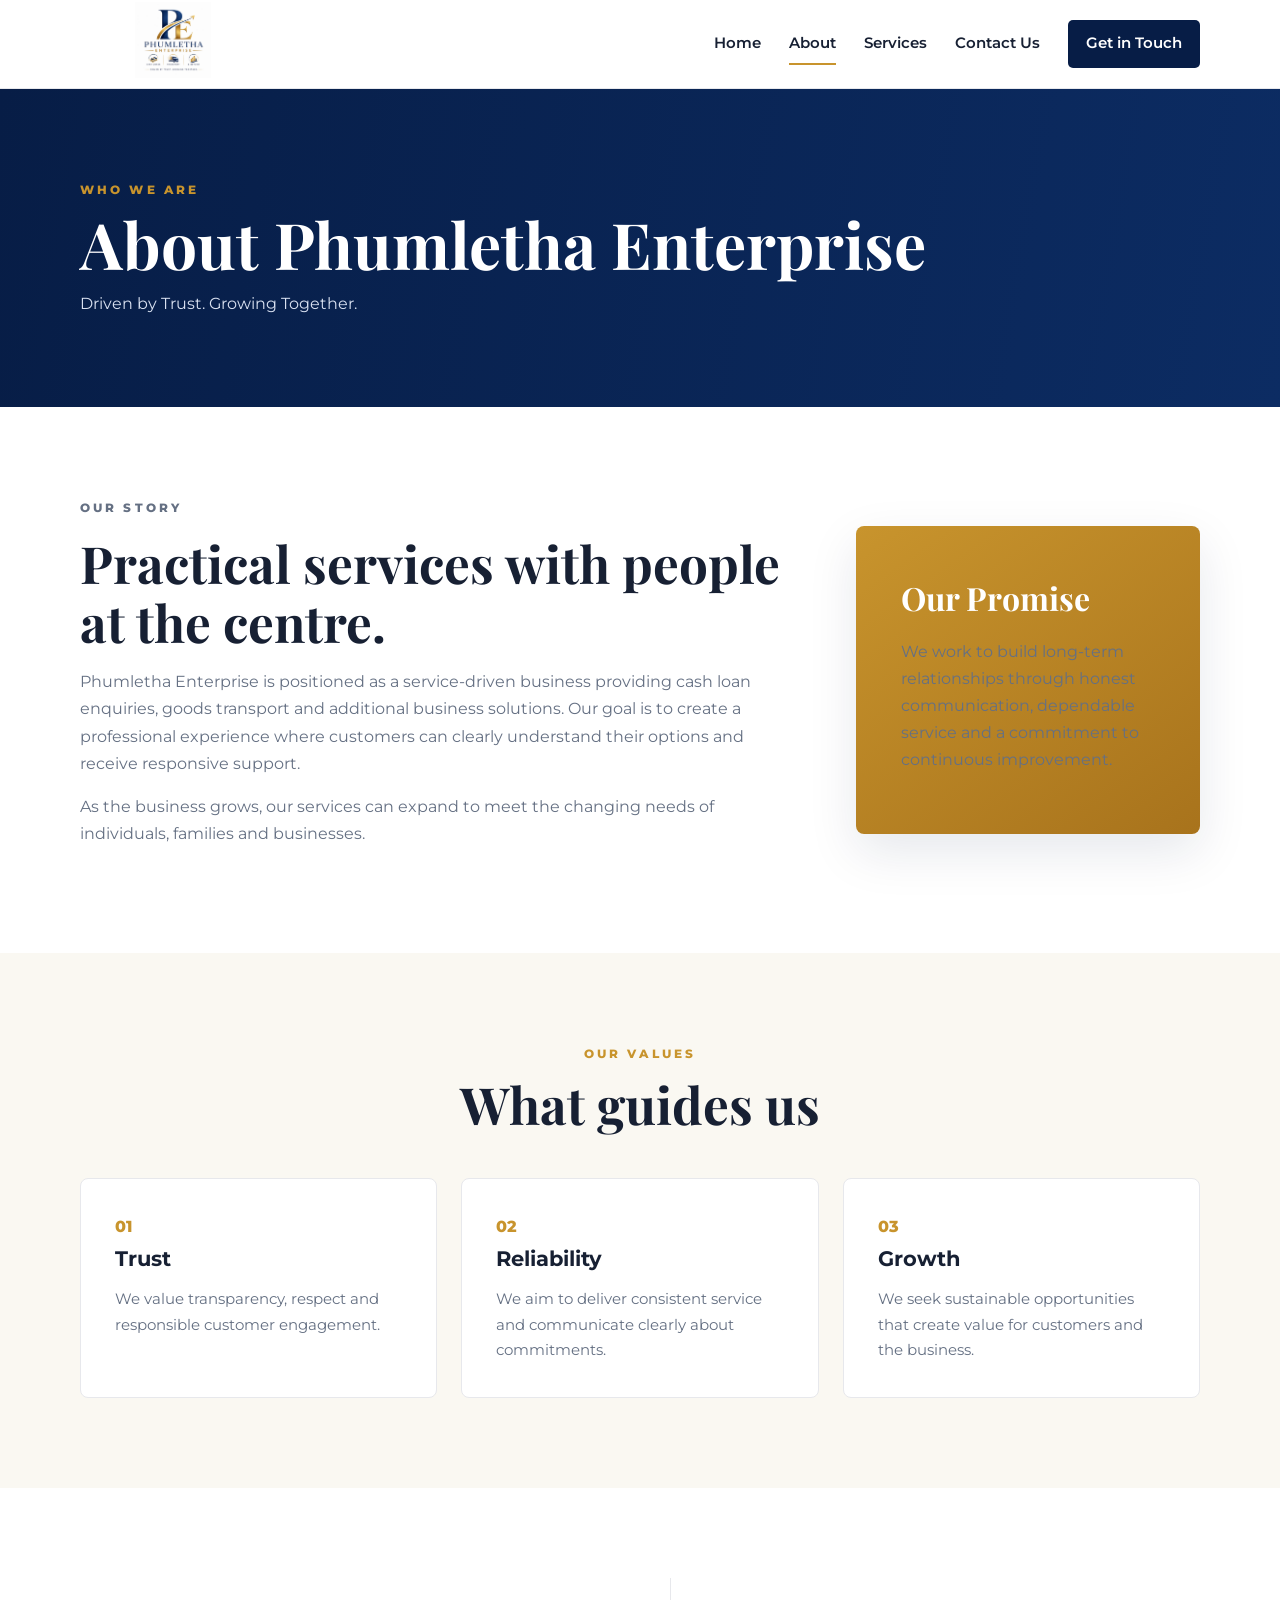
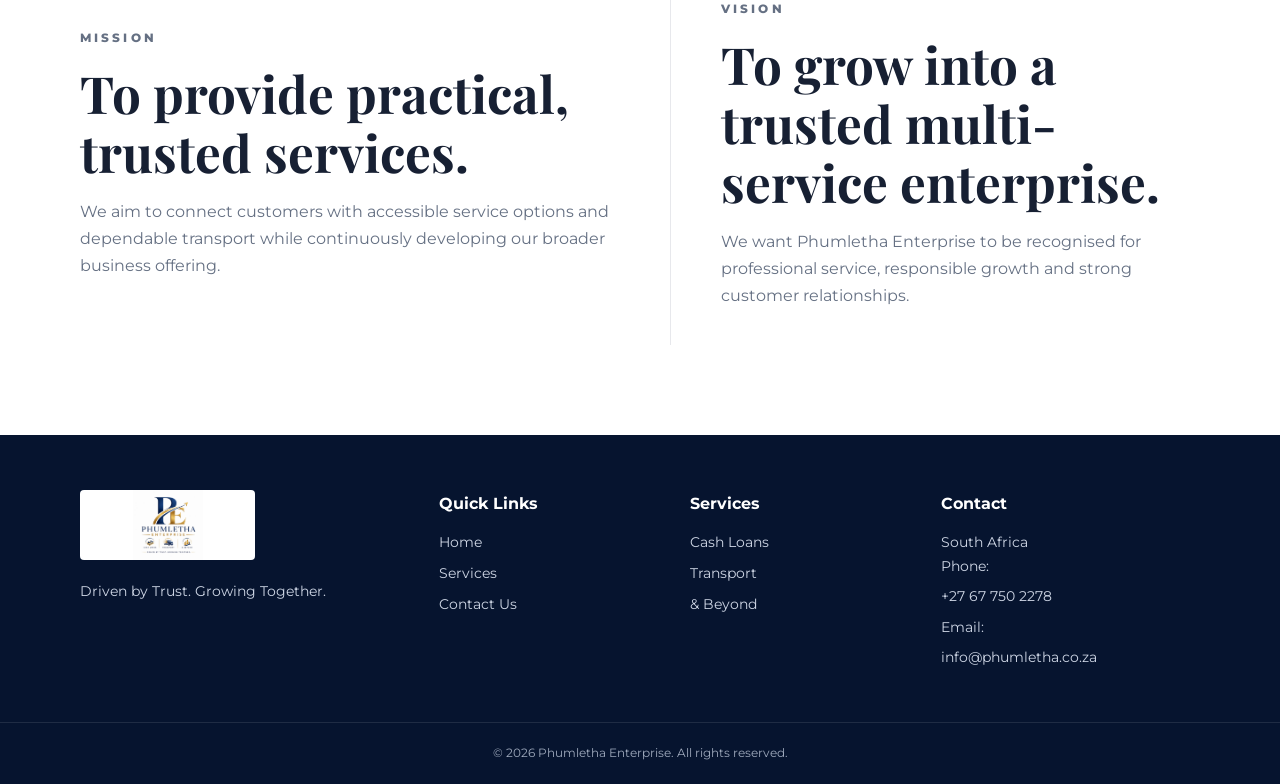
==== about.html @ bb09cded "Add files via upload" ====
<!DOCTYPE html>
<html lang="en">
<head>
  <meta charset="UTF-8">
  <meta name="viewport" content="width=device-width, initial-scale=1.0">
  <meta name="description" content="About Phumletha Enterprise.">
  <title>Phumletha Enterprise | About</title>
  <link rel="preconnect" href="https://fonts.googleapis.com">
  <link rel="preconnect" href="https://fonts.gstatic.com" crossorigin>
  <link href="https://fonts.googleapis.com/css2?family=Montserrat:wght@400;500;600;700;800&family=Playfair+Display:wght@600;700&display=swap" rel="stylesheet">
  <link rel="stylesheet" href="css/style.css">
</head>
<body>
<header class="site-header">
  <div class="container nav-wrap">
    <a class="brand" href="index.html"><img src="assets/logo.jpg" alt="Phumletha Enterprise logo"></a>
    <button class="menu-toggle" aria-label="Open navigation">☰</button>
    <nav class="nav"><a href="index.html">Home</a><a class="active" href="about.html">About</a><a href="services.html">Services</a><a href="contact.html">Contact Us</a><a class="nav-cta" href="contact.html">Get in Touch</a></nav>
  </div>
</header>

<main>
<section class="page-hero"><div class="container"><p class="eyebrow">WHO WE ARE</p><h1>About Phumletha Enterprise</h1><p>Driven by Trust. Growing Together.</p></div></section>

<section class="section">
  <div class="container about-grid">
    <div>
      <p class="eyebrow">OUR STORY</p>
      <h2>Practical services with people at the centre.</h2>
      <p>Phumletha Enterprise is positioned as a service-driven business providing cash loan enquiries, goods transport and additional business solutions. Our goal is to create a professional experience where customers can clearly understand their options and receive responsive support.</p>
      <p>As the business grows, our services can expand to meet the changing needs of individuals, families and businesses.</p>
    </div>
    <div class="gold-panel">
      <h3>Our Promise</h3>
      <p>We work to build long-term relationships through honest communication, dependable service and a commitment to continuous improvement.</p>
    </div>
  </div>
</section>

<section class="section light-section">
  <div class="container">
    <div class="section-heading"><p class="eyebrow">OUR VALUES</p><h2>What guides us</h2></div>
    <div class="cards three">
      <article class="value-card"><span>01</span><h3>Trust</h3><p>We value transparency, respect and responsible customer engagement.</p></article>
      <article class="value-card"><span>02</span><h3>Reliability</h3><p>We aim to deliver consistent service and communicate clearly about commitments.</p></article>
      <article class="value-card"><span>03</span><h3>Growth</h3><p>We seek sustainable opportunities that create value for customers and the business.</p></article>
    </div>
  </div>
</section>

<section class="section">
  <div class="container mission-grid">
    <div><p class="eyebrow">MISSION</p><h2>To provide practical, trusted services.</h2><p>We aim to connect customers with accessible service options and dependable transport while continuously developing our broader business offering.</p></div>
    <div><p class="eyebrow">VISION</p><h2>To grow into a trusted multi-service enterprise.</h2><p>We want Phumletha Enterprise to be recognised for professional service, responsible growth and strong customer relationships.</p></div>
  </div>
</section>
</main>

<footer class="footer">
  <div class="container footer-grid">
    <div><img src="assets/logo.jpg" alt="Phumletha Enterprise" class="footer-logo"><p>Driven by Trust. Growing Together.</p></div>
    <div><h4>Quick Links</h4><a href="index.html">Home</a><a href="services.html">Services</a><a href="contact.html">Contact Us</a></div>
    <div><h4>Services</h4><a href="services.html#loans">Cash Loans</a><a href="services.html#transport">Transport</a><a href="services.html#beyond">&amp; Beyond</a></div>
    <div><h4>Contact</h4><p>South Africa</p><p>Phone: <a href="tel:+27 67 750 2278">+27 67 750 2278</a></p><p>Email: <a href="mailto:info@phumletha.co.za">info@phumletha.co.za</a></p></div>
  </div>
  <div class="copyright">© <span id="year"></span> Phumletha Enterprise. All rights reserved.</div>
</footer>
<script src="js/script.js"></script>
</body>
</html>
---- css/style.css ----
:root{
  --navy:#071d46;
  --navy2:#0c2c63;
  --gold:#c8942d;
  --gold2:#e2b34f;
  --cream:#faf8f2;
  --white:#fff;
  --text:#172033;
  --muted:#657083;
  --line:#e7e8ec;
  --shadow:0 18px 50px rgba(7,29,70,.10);
}
*{box-sizing:border-box;margin:0;padding:0}
html{scroll-behavior:smooth}
body{font-family:Montserrat,Arial,sans-serif;color:var(--text);line-height:1.7;background:#fff}
a{text-decoration:none;color:inherit}
.container{width:min(1120px,92%);margin:auto}
.site-header{position:sticky;top:0;z-index:100;background:rgba(255,255,255,.97);border-bottom:1px solid var(--line);backdrop-filter:blur(12px)}
.nav-wrap{height:88px;display:flex;align-items:center;justify-content:space-between;gap:25px}
.brand img{width:185px;height:76px;object-fit:contain}
.nav{display:flex;align-items:center;gap:28px;font-weight:600;font-size:.92rem}
.nav a{position:relative;padding:10px 0}
.nav a:not(.nav-cta):after{content:"";position:absolute;left:0;bottom:2px;width:0;height:2px;background:var(--gold);transition:.25s}
.nav a:not(.nav-cta):hover:after,.nav a.active:not(.nav-cta):after{width:100%}
.nav-cta{background:var(--navy);color:#fff!important;padding:11px 18px!important;border-radius:5px}
.nav-cta:hover{background:var(--gold)}
.menu-toggle{display:none;border:0;background:none;font-size:30px;color:var(--navy)}
.hero{min-height:680px;position:relative;background:linear-gradient(90deg,rgba(4,20,49,.95),rgba(4,20,49,.66)),url("../assets/logo.jpg") center/cover no-repeat;display:flex;align-items:center}
.hero-content{position:relative;color:#fff;max-width:760px;padding:80px 0}
.eyebrow{color:var(--gold);font-size:.78rem;font-weight:800;letter-spacing:.25em;text-transform:uppercase;margin-bottom:10px}
.hero h1,.page-hero h1{font-family:"Playfair Display",serif;font-size:clamp(2.6rem,6vw,5rem);line-height:1.06;margin:8px 0 22px}
.hero h1 span{color:var(--gold2)}
.hero-text{font-size:1.16rem;max-width:650px;color:#e8edf6;margin-bottom:30px}
.hero-buttons{display:flex;gap:14px;flex-wrap:wrap}
.btn{display:inline-block;border:0;cursor:pointer;font-family:inherit;font-weight:800;padding:13px 21px;border-radius:4px;transition:.2s;text-align:center}
.btn-gold{background:linear-gradient(135deg,var(--gold),var(--gold2));color:#071d46}
.btn-gold:hover{transform:translateY(-2px);box-shadow:0 10px 25px rgba(200,148,45,.25)}
.btn-navy{background:var(--navy);color:#fff}
.btn-navy:hover{background:var(--navy2);transform:translateY(-2px)}
.btn-outline{border:1px solid rgba(255,255,255,.7);color:#fff;background:transparent}
.btn-outline:hover{background:#fff;color:var(--navy)}
.hero-note{margin-top:50px;letter-spacing:.18em;text-transform:uppercase;font-size:.76rem;color:#f0d28c}
.trust-strip{background:var(--navy);color:#fff}
.trust-grid{display:grid;grid-template-columns:repeat(4,1fr)}
.trust-grid div{padding:22px;border-right:1px solid rgba(255,255,255,.12);display:flex;gap:13px;align-items:center}
.trust-grid strong{color:var(--gold2);font-size:.8rem}.trust-grid span{font-size:.82rem;font-weight:600}
.section{padding:90px 0}.light-section{background:var(--cream)}
.section-heading{text-align:center;max-width:760px;margin:0 auto 45px}.section-heading h2,.split-content h2,.about-grid h2,.mission-grid h2,.contact-info h2,.quick-apply h2{font-family:"Playfair Display",serif;font-size:clamp(2rem,4vw,3.2rem);line-height:1.15;margin-bottom:16px}.section-heading>p:last-child{color:var(--muted)}
.cards{display:grid;gap:24px}.cards.three{grid-template-columns:repeat(3,1fr)}
.service-card,.value-card{background:#fff;padding:34px;border:1px solid var(--line);box-shadow:var(--shadow);border-radius:8px}
.service-card{border-top:4px solid var(--gold)}
.icon{font-size:2rem;color:var(--gold);margin-bottom:12px}.service-card h3,.value-card h3{font-size:1.3rem;margin-bottom:10px}.service-card p,.value-card p{color:var(--muted);font-size:.94rem}.service-card a{display:inline-block;color:var(--navy);font-weight:800;margin-top:20px}
.split-section{display:grid;grid-template-columns:1fr 1fr;min-height:540px;background:var(--cream)}
.split-image{background:linear-gradient(90deg,rgba(7,29,70,.15),rgba(7,29,70,.35)),url("../assets/logo.jpg") center/cover no-repeat}
.split-content{padding:90px max(7vw,45px);align-self:center}
.check-list{list-style:none;margin:25px 0}.check-list li{margin:10px 0;font-weight:600}.check-list li:before{content:"✓";color:var(--gold);font-weight:900;margin-right:10px}
.cta-section{background:var(--navy);color:#fff;padding:60px 0}.cta-inner{display:flex;align-items:center;justify-content:space-between;gap:30px}.cta-inner h2{font-family:"Playfair Display",serif;font-size:2.2rem}
.page-hero{background:linear-gradient(100deg,var(--navy),var(--navy2));color:#fff;padding:90px 0}.page-hero h1{font-size:clamp(2.5rem,5vw,4rem);margin-bottom:12px}.page-hero p:last-child{color:#d9e1f1}
.about-grid,.mission-grid,.contact-grid{display:grid;grid-template-columns:1.35fr .65fr;gap:60px;align-items:center}
.about-grid p,.mission-grid p{color:var(--muted);margin-bottom:16px}
.gold-panel{background:linear-gradient(145deg,var(--gold),#a8731c);color:#fff;padding:45px;border-radius:8px;box-shadow:var(--shadow)}.gold-panel h3{font-family:"Playfair Display",serif;font-size:2rem;margin-bottom:12px}
.value-card{box-shadow:none}.value-card span{color:var(--gold);font-weight:800}
.mission-grid{grid-template-columns:1fr 1fr}.mission-grid>div{padding:20px 0}.mission-grid>div+div{border-left:1px solid var(--line);padding-left:50px}
.service-detail{scroll-margin-top:80px}.detail-grid{display:grid;grid-template-columns:110px 1fr;gap:35px;align-items:start}.detail-number{font-family:"Playfair Display",serif;font-size:4rem;color:var(--gold);font-weight:700}.detail-grid h2{font-family:"Playfair Display",serif;font-size:3rem;line-height:1.15;margin-bottom:15px}.detail-grid p{color:var(--muted);max-width:780px}.feature-list{display:grid;grid-template-columns:repeat(2,1fr);gap:10px;margin:25px 0;color:var(--navy);font-weight:700}.legal-note{font-size:.75rem!important;margin-top:18px;color:#7b7b7b!important}
.contact-grid{align-items:start}.contact-info h2{margin-bottom:15px}.contact-info>p:not(.eyebrow){color:var(--muted);margin-bottom:25px}.contact-item{padding:14px 0;border-bottom:1px solid var(--line);display:flex;flex-direction:column}.contact-item strong{font-size:.76rem;text-transform:uppercase;letter-spacing:.12em;color:var(--gold)}.contact-item a{color:var(--navy);font-weight:700}
.contact-form{background:#fff;padding:35px;border:1px solid var(--line);box-shadow:var(--shadow);border-radius:8px}.contact-form h3{font-family:"Playfair Display",serif;font-size:2rem;margin-bottom:20px}.contact-form label{display:block;font-size:.82rem;font-weight:700;margin:13px 0 6px}.contact-form input,.contact-form select,.contact-form textarea{width:100%;padding:13px;border:1px solid #d8dce3;border-radius:4px;font:inherit;outline:none}.contact-form input:focus,.contact-form select:focus,.contact-form textarea:focus{border-color:var(--gold)}.full{width:100%;margin-top:18px}.form-note{font-size:.72rem;color:var(--muted);margin-top:12px}
.quick-apply{display:flex;justify-content:space-between;align-items:center;gap:30px}.quick-apply>div{max-width:750px}.quick-apply p:not(.eyebrow){color:var(--muted)}
.footer{background:#06142f;color:#cdd5e4;padding:55px 0 0}.footer-grid{display:grid;grid-template-columns:1.5fr 1fr 1fr 1.2fr;gap:35px;padding-bottom:45px}.footer-logo{width:175px;height:70px;object-fit:contain;background:#fff;border-radius:4px;margin-bottom:12px}.footer h4{color:#fff;margin-bottom:14px}.footer a{display:block;margin:7px 0;color:#cdd5e4;font-size:.88rem}.footer a:hover{color:var(--gold2)}.footer p{font-size:.86rem}.copyright{text-align:center;border-top:1px solid rgba(255,255,255,.1);padding:20px;font-size:.75rem;color:#9ea9bc}
@media(max-width:850px){
  .nav{display:none;position:absolute;top:88px;left:0;right:0;background:#fff;padding:20px 5%;flex-direction:column;align-items:stretch;box-shadow:0 15px 25px rgba(0,0,0,.1)}
  .nav.open{display:flex}.menu-toggle{display:block}.nav-cta{text-align:center}
  .trust-grid{grid-template-columns:repeat(2,1fr)}.cards.three,.about-grid,.mission-grid,.contact-grid,.split-section{grid-template-columns:1fr}
  .split-image{min-height:360px}.split-content{padding:65px 7%}.footer-grid{grid-template-columns:repeat(2,1fr)}
  .mission-grid>div+div{border-left:0;border-top:1px solid var(--line);padding-left:0;padding-top:30px}.detail-grid{grid-template-columns:1fr}.detail-number{font-size:2.8rem}.quick-apply{flex-direction:column;align-items:flex-start}
}
@media(max-width:560px){
  .nav-wrap{height:76px}.brand img{width:150px;height:64px}.nav{top:76px}
  .hero{min-height:610px}.hero-content{padding:60px 0}.hero h1{font-size:2.65rem}.section{padding:65px 0}
  .trust-grid{grid-template-columns:1fr}.trust-grid div{border-right:0}.cards.three,.feature-list,.footer-grid{grid-template-columns:1fr}
  .detail-grid h2{font-size:2.35rem}.contact-form{padding:24px}
}
/* Mobile - default */
.services-grid {
    display: grid;
    grid-template-columns: 1fr;
    gap: 20px;
}

/* Tablet */
@media (min-width: 768px) {
    .services-grid {
        grid-template-columns: repeat(2, 1fr);
    }
}

/* Desktop */
@media (min-width: 1024px) {
    .services-grid {
        grid-template-columns: repeat(3, 1fr);
    }
}
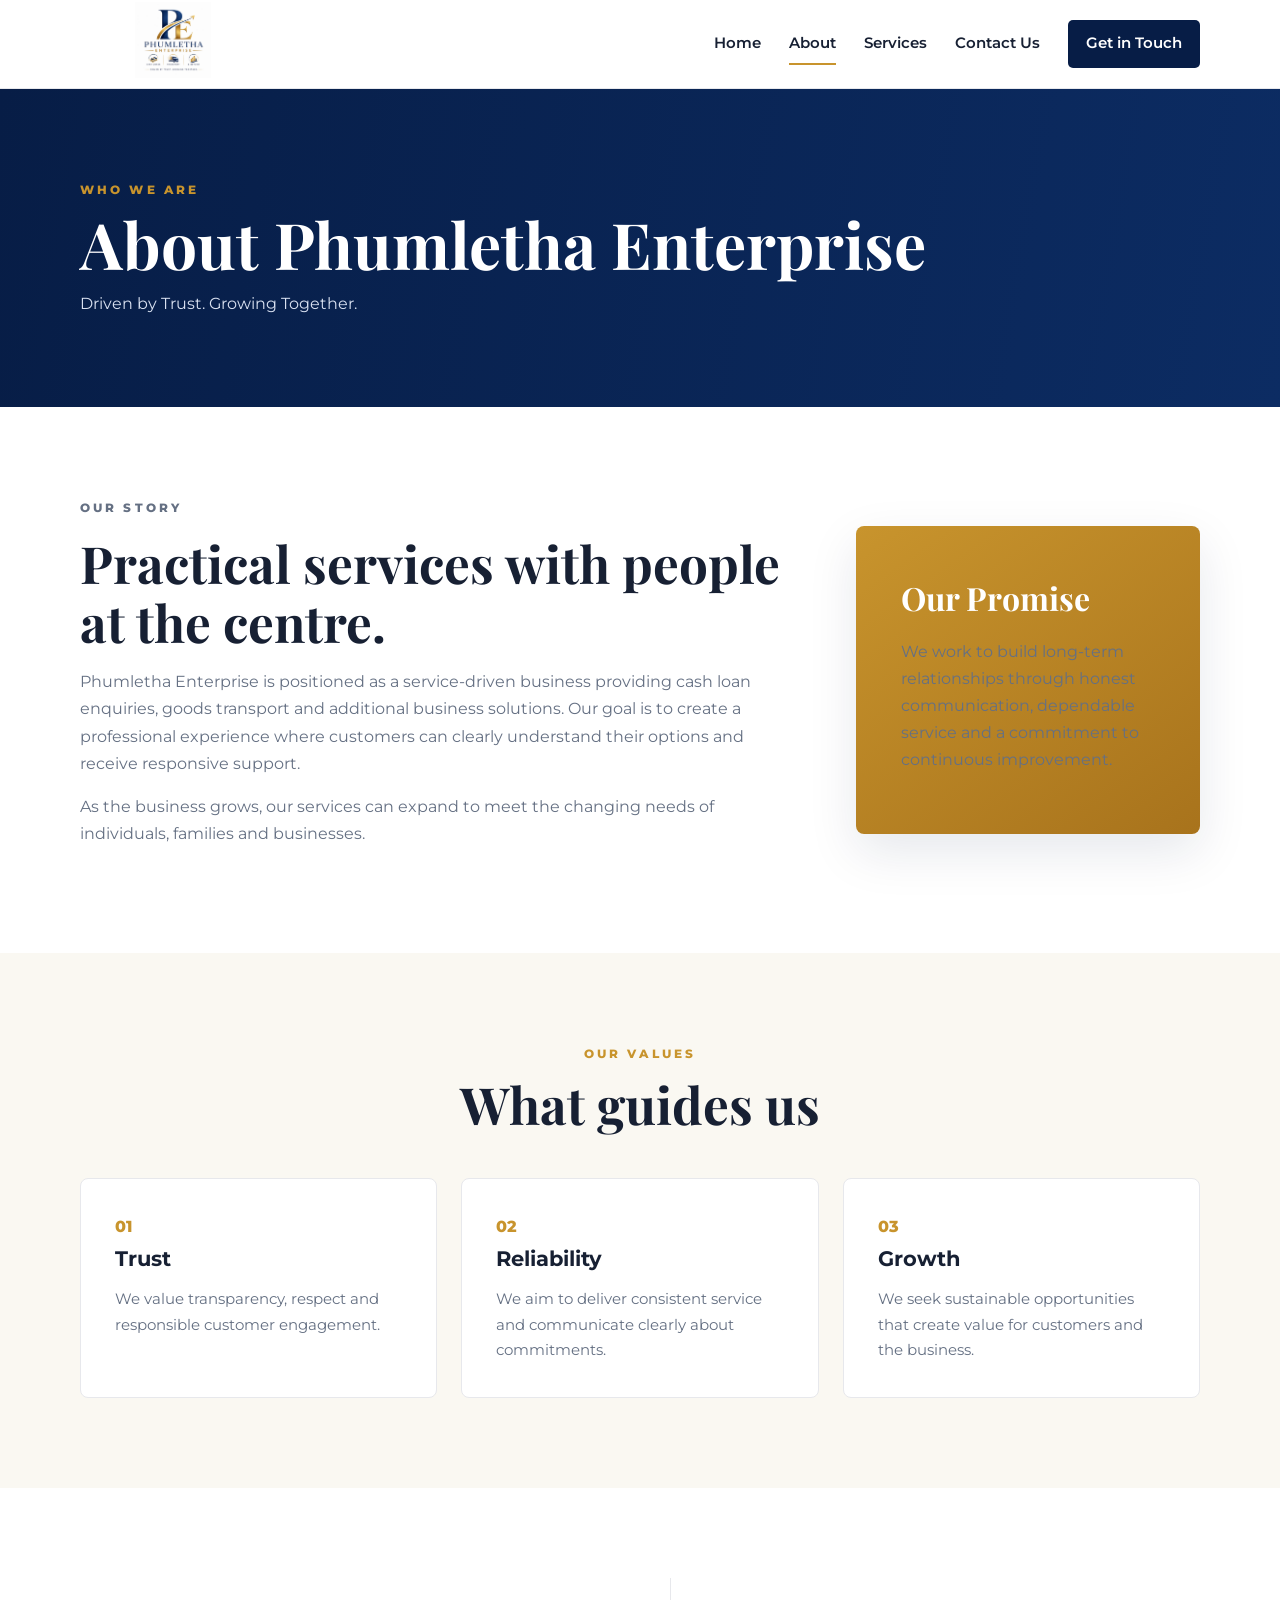
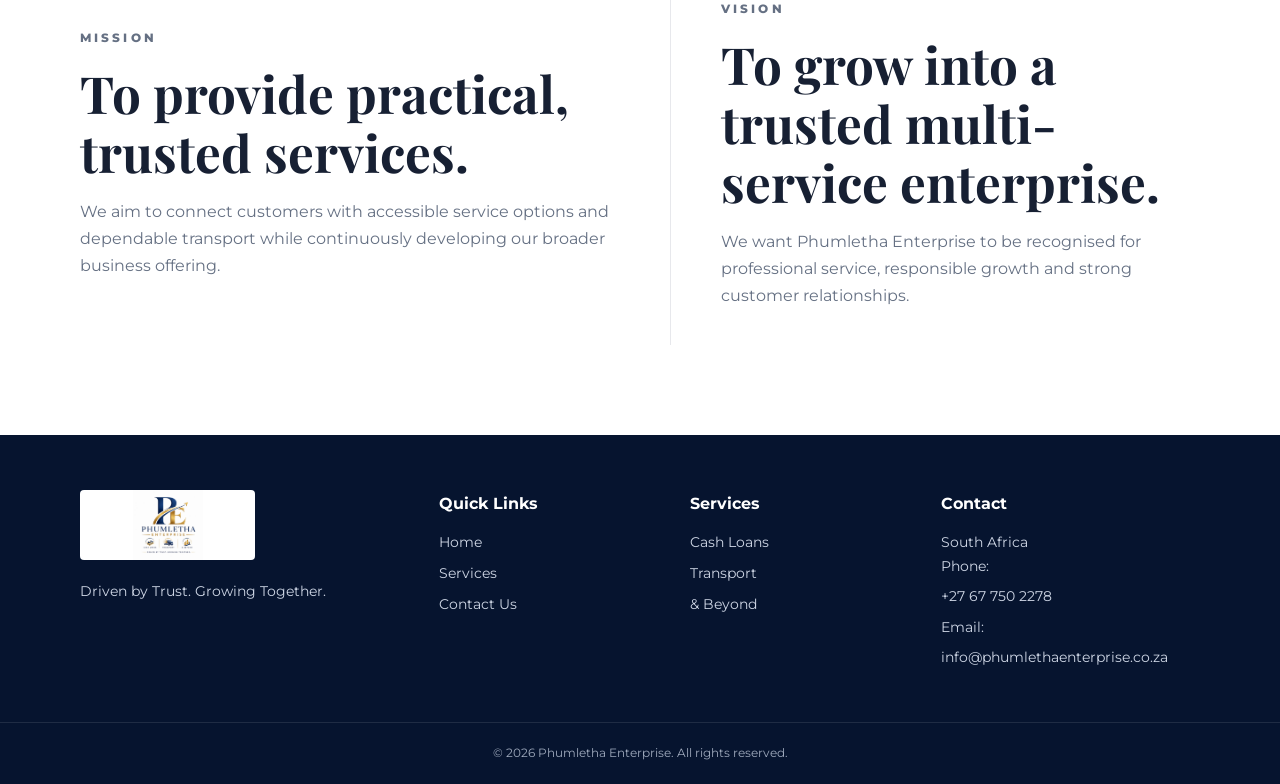
==== commit 5433c271: "Update about.html" ====
--- a/about.html
+++ b/about.html
@@ -61,10 +61,10 @@
     <div><img src="assets/logo.jpg" alt="Phumletha Enterprise" class="footer-logo"><p>Driven by Trust. Growing Together.</p></div>
     <div><h4>Quick Links</h4><a href="index.html">Home</a><a href="services.html">Services</a><a href="contact.html">Contact Us</a></div>
     <div><h4>Services</h4><a href="services.html#loans">Cash Loans</a><a href="services.html#transport">Transport</a><a href="services.html#beyond">&amp; Beyond</a></div>
-    <div><h4>Contact</h4><p>South Africa</p><p>Phone: <a href="tel:+27 67 750 2278">+27 67 750 2278</a></p><p>Email: <a href="mailto:info@phumletha.co.za">info@phumletha.co.za</a></p></div>
+    <div><h4>Contact</h4><p>South Africa</p><p>Phone: <a href="tel:+27 67 750 2278">+27 67 750 2278</a></p><p>Email: <a href="mailto:info@phumlethaenterprise.co.za">info@phumlethaenterprise.co.za</a></p></div>
   </div>
   <div class="copyright">© <span id="year"></span> Phumletha Enterprise. All rights reserved.</div>
 </footer>
 <script src="js/script.js"></script>
 </body>
-</html>+</html>
